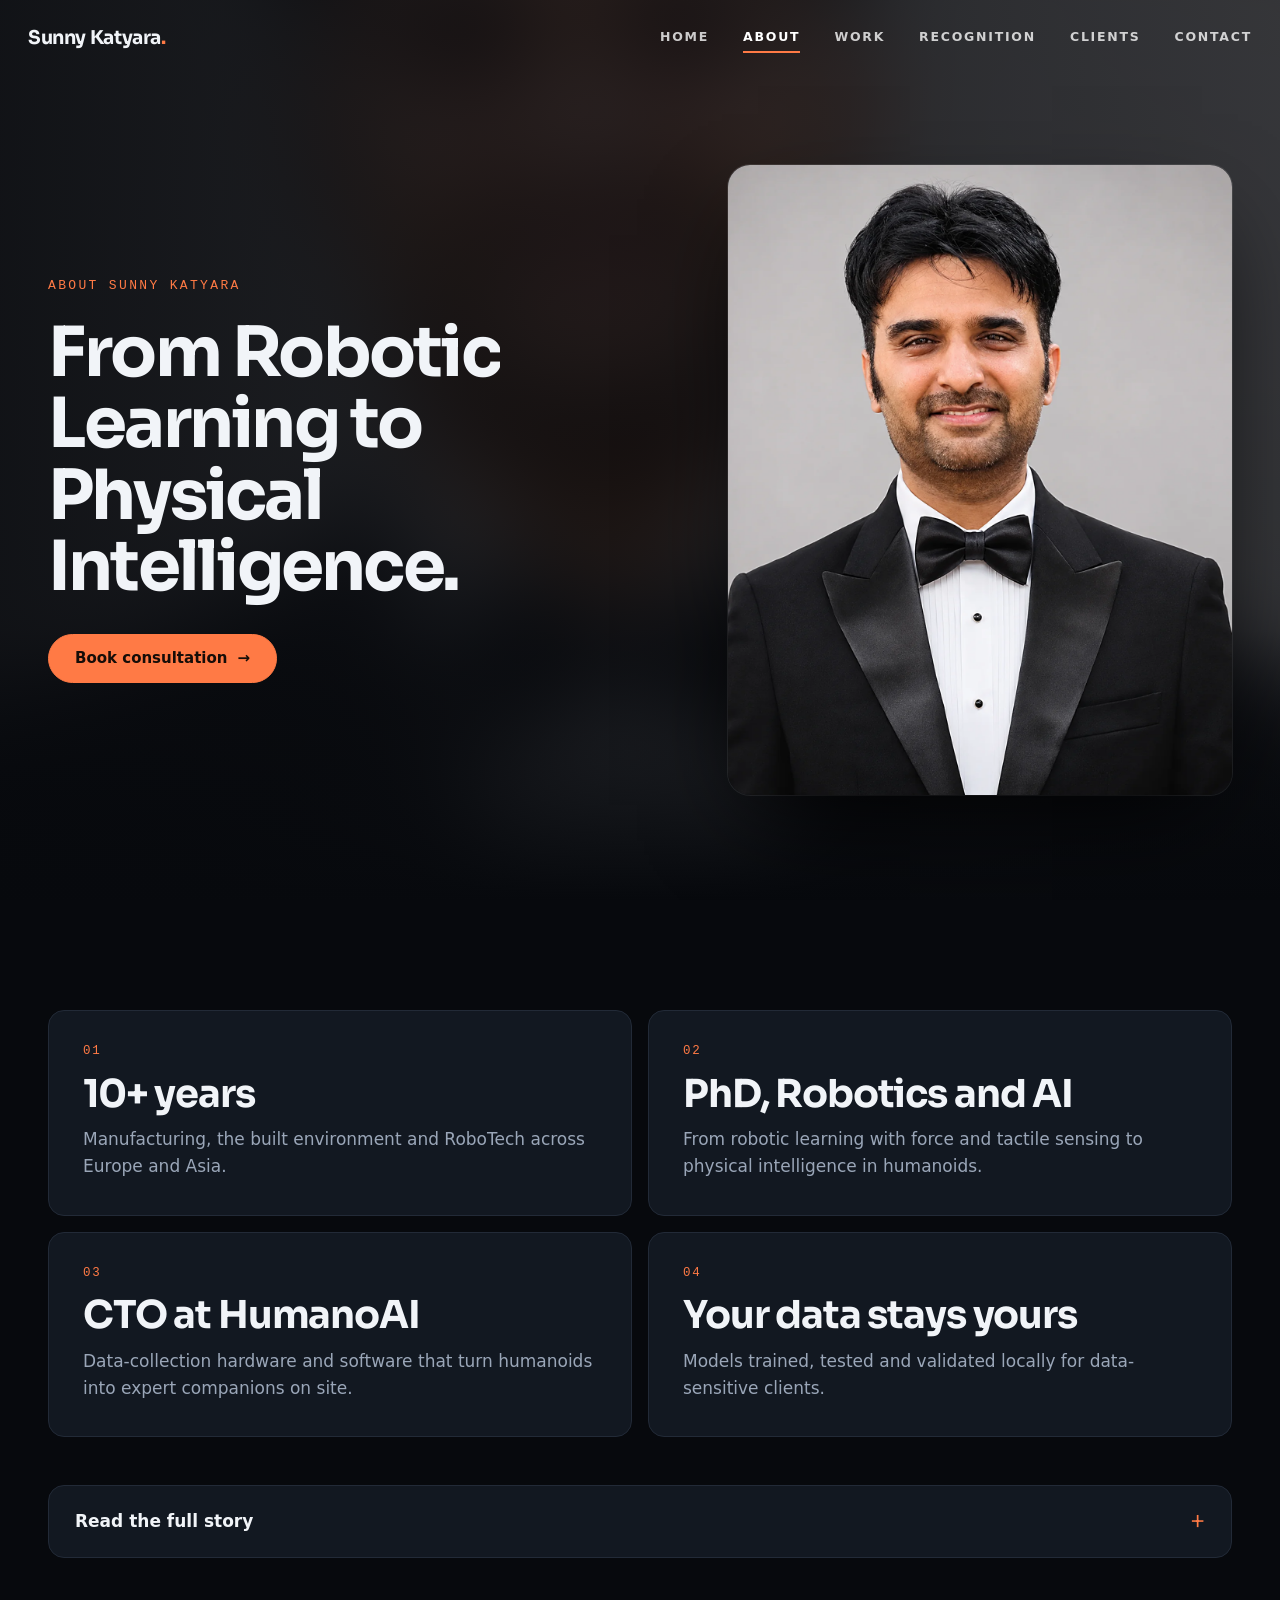
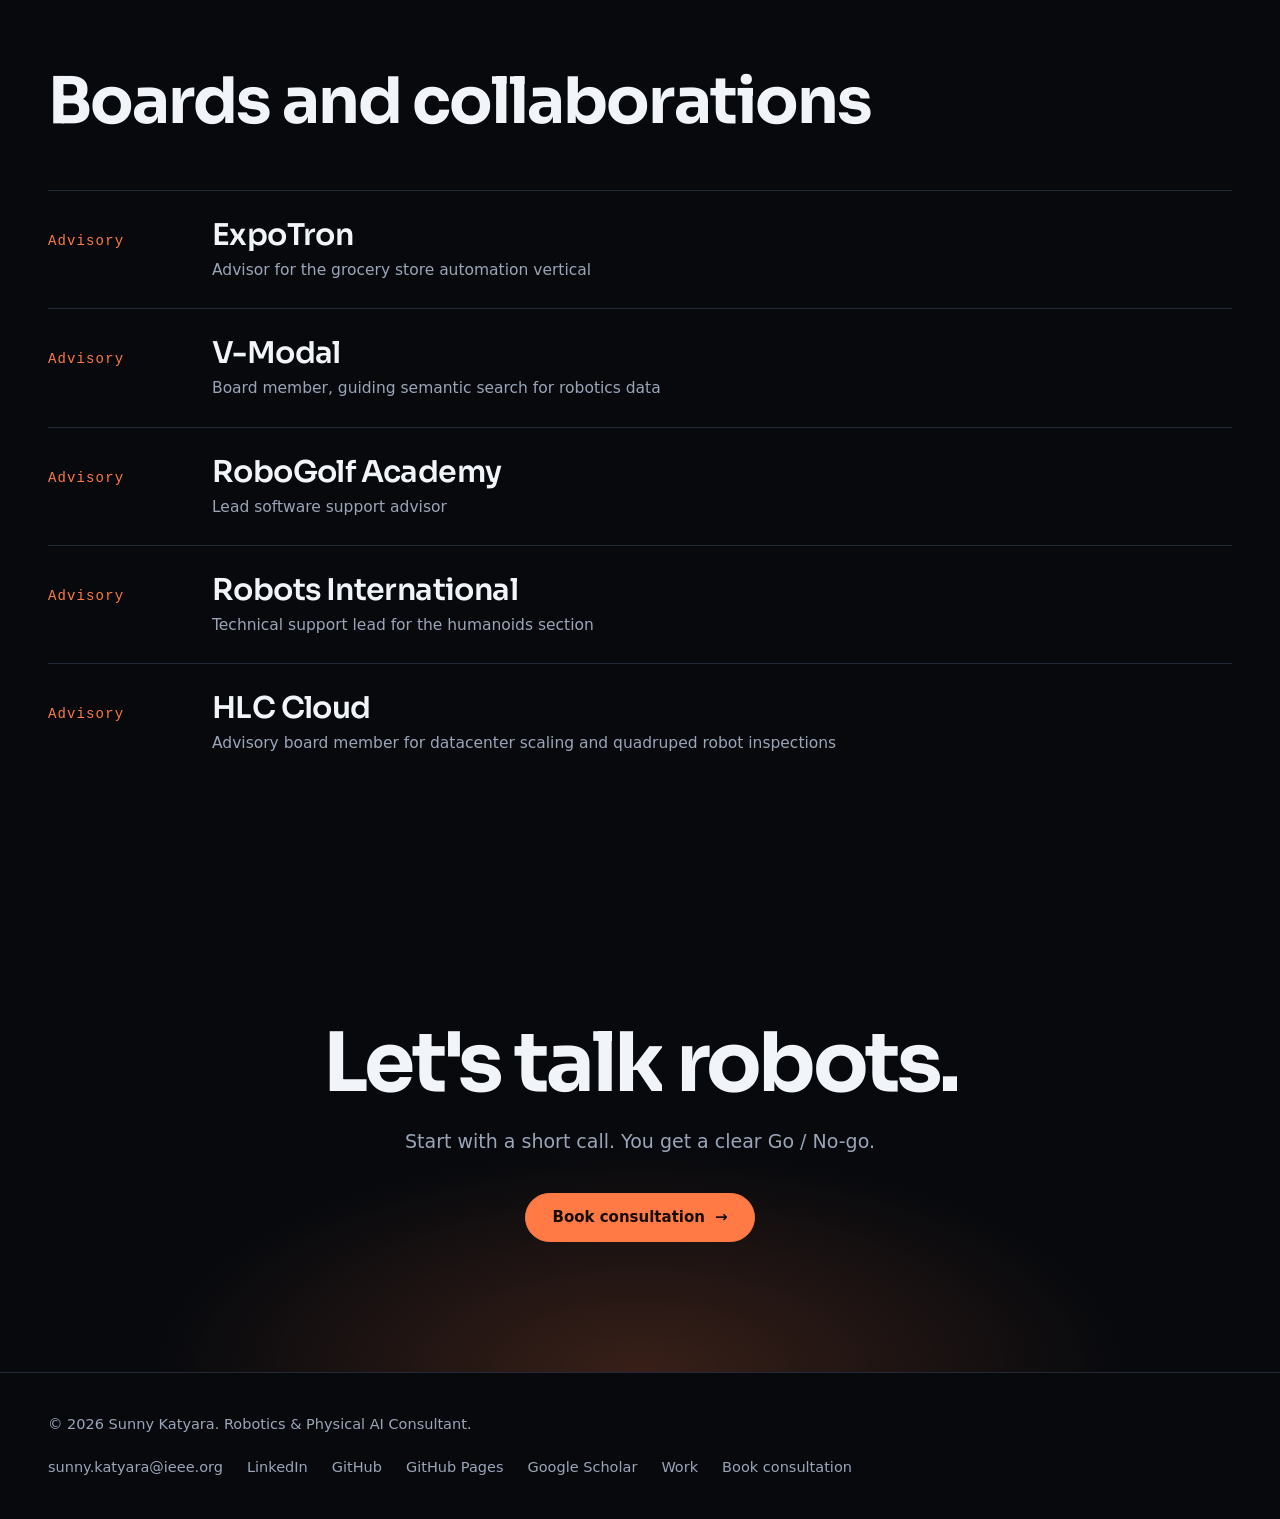
==== about/index.html @ fe6df0b3 "Publish website Co-Authored-By: Claude Fable 5.2 <noreply@anthropic.com>" ====
<!doctype html>
<html lang="en">
<head>
<meta charset="utf-8">
<meta name="viewport" content="width=device-width, initial-scale=1">
<title>About Sunny Katyara | PhD in Robotics and AI, CTO at HumanoAI</title>
<meta name="description" content="Sunny Katyara is a robotics and Physical AI consultant with a PhD in Robotics and AI, 10+ years across Europe and Asia, and CTO at HumanoAI.">
<meta name="author" content="Sunny Katyara">
<link rel="canonical" href="https://physicalaiexpert.com/about/">
<meta name="robots" content="index, follow, max-image-preview:large, max-video-preview:-1">

<meta property="og:type" content="profile">
<meta property="og:site_name" content="Sunny Katyara">
<meta property="og:title" content="About Sunny Katyara | PhD in Robotics and AI, CTO at HumanoAI">
<meta property="og:description" content="Sunny Katyara is a robotics and Physical AI consultant with a PhD in Robotics and AI, 10+ years across Europe and Asia, and CTO at HumanoAI.">
<meta property="og:url" content="https://physicalaiexpert.com/about/">
<meta property="og:image" content="https://physicalaiexpert.com/og-image.png">
<meta property="og:image:width" content="1200">
<meta property="og:image:height" content="630">
<meta name="twitter:card" content="summary_large_image">
<meta name="twitter:title" content="About Sunny Katyara | PhD in Robotics and AI, CTO at HumanoAI">
<meta name="twitter:description" content="Sunny Katyara is a robotics and Physical AI consultant with a PhD in Robotics and AI, 10+ years across Europe and Asia, and CTO at HumanoAI.">
<meta name="twitter:image" content="https://physicalaiexpert.com/og-image.png">
<meta name="theme-color" content="#07090d">
<link rel="icon" href="/favicon.svg" type="image/svg+xml">
<link rel="preload" href="/assets/fonts/sora.woff2" as="font" type="font/woff2" crossorigin>
<link rel="stylesheet" href="/assets/style.css?v=d2e2b567">
<script>document.documentElement.classList.add("js")</script>
<script type="application/ld+json">{"@context": "https://schema.org", "@type": "AboutPage", "url": "https://physicalaiexpert.com/about/", "mainEntity": {"@type": "Person", "@id": "https://physicalaiexpert.com/#person", "name": "Sunny Katyara", "url": "https://physicalaiexpert.com/", "jobTitle": "CTO at HumanoAI", "honorificSuffix": "PhD", "description": "Sunny Katyara, PhD: robotics and Physical AI consultant, CTO at HumanoAI. Industrial robot cells, humanoid robot training, ROS 2, PLC safety systems, edge data-capture devices and digital twins for clients across Europe and Asia.", "worksFor": {"@type": "Organization", "name": "HumanoAI"}, "knowsAbout": ["robotics consultant", "Physical AI consultant", "humanoid robot training", "ROS 2 integration", "KUKA robot cell commissioning", "industrial robot safety PLC", "digital twin Isaac Sim", "sim2real policy training", "mobile manipulation", "collaborative robots", "embodied AI", "robot data collection", "Unitree G1", "Agibot G2", "EngineAI T800", "MoveIt 2", "Siemens TIA Portal"], "award": ["Early Career Editorial Board Member, Biomimetic Intelligence and Robotics (2024 to 2026) (2024)", "Best Speaker Award (2024)", "Best Chapter Award, 5th International Workshop on Functional Reverse Engineering of Machine Tools (WRE 2023) (2023)", "Best Innovation Award, Entrepreneurship Innovation Challenge, MU, Ireland (2023)", "Best Research Award, HFR 2020 (2020)", "Best Dissertation Award, WUST, Poland (2018)"], "sameAs": ["https://www.linkedin.com/in/sunny-katyara-344362109", "https://github.com/KatyaraSunny93", "https://sunnykatyara1.github.io/KatyaraSunny/", "https://scholar.google.com/citations?user=4pq2lzAAAAAJ&hl=en"], "image": "https://physicalaiexpert.com/media/profile.webp"}}</script><script type="application/ld+json">{"@context": "https://schema.org", "@type": "BreadcrumbList", "itemListElement": [{"@type": "ListItem", "position": 1, "name": "Home", "item": "https://physicalaiexpert.com/"}, {"@type": "ListItem", "position": 2, "name": "About", "item": "https://physicalaiexpert.com/about/"}]}</script>
</head>
<body>
<a class="skip" href="#main">Skip to content</a>
<header class="site-header">
  <div class="wrap">
    <a class="brand" href="/" aria-label="Sunny Katyara, home">Sunny Katyara<i>.</i></a>
    <button class="nav-toggle" aria-label="Menu" aria-expanded="false" aria-controls="nav">&#9776;</button>
    <nav class="nav" id="nav" aria-label="Main"><a href="/">Home</a><a href="/about/" aria-current="page">About</a><a href="/work/">Work</a><a href="/recognition/">Recognition</a><a href="/clients/">Clients</a><a href="/contact/">Contact</a></nav>
  </div>
</header>
<main id="main">

<section class="phero">
  <div class="bg blur"><img src="/media/portrait.webp" alt="" fetchpriority="high"></div>
  <div class="wrap phero-grid">
    <div><h1>About Sunny Katyara</h1><p class="punch" data-split>From Robotic Learning to Physical Intelligence.</p>
    <div class="cta-row" style="justify-content:flex-start"><a class="btn" href="/contact/">Book consultation <span class="arr">&rarr;</span></a></div></div>
    <div class="phero-media reveal"><img src="/media/portrait.webp" width="1400" height="1620" alt="Portrait of Sunny Katyara"></div>
  </div>
</section>
<section><div class="wrap"><div class="blocks"><div class="block reveal"><span class="k">01</span><h3>10+ years</h3><p>Manufacturing, the built environment and RoboTech across Europe and Asia.</p></div><div class="block reveal"><span class="k">02</span><h3>PhD, Robotics and AI</h3><p>From robotic learning with force and tactile sensing to physical intelligence in humanoids.</p></div><div class="block reveal"><span class="k">03</span><h3>CTO at HumanoAI</h3><p>Data-collection hardware and software that turn humanoids into expert companions on site.</p></div><div class="block reveal"><span class="k">04</span><h3>Your data stays yours</h3><p>Models trained, tested and validated locally for data-sensitive clients.</p></div></div>
<details class="story reveal"><summary>Read the full story</summary><div class="prose"><p>My path runs from robotic learning to physical intelligence. I hold a PhD in Robotics and AI and have spent more than ten years in manufacturing, the built environment and the RoboTech industry across Europe and Asia.</p><p>It started with the foundations of how robots learn to move and to touch: kinematic planning and dynamic force regulation with force/torque and tactile sensors. Today it is advanced humanoids doing human-inspired manipulation and locomotion in changing environments. I have worked with robots of every kind along the way.</p><p>Many of my clients run high-value, data-sensitive projects. I make sure their data and privacy stay intact, on their own premises, while we train, test and validate state-of-the-art models and agents.</p><p>My work also covers safety-rated systems with real-time response: PLCs, IoT sensors and real-time monitoring for industrial cells.</p><p>As CTO at HumanoAI I lead the technical development of our data-collection hardware and software for training task models, turning general-purpose humanoids into expert companions on site without long hours of teaching by hand. A continual learning and adaptation layer lets the humanoid deepen its understanding of the task while it works alongside skilled workers. It is phased in gradually, so people are not replaced overnight: the robot takes on more only once it has built full knowledge of the task, the site and its surroundings. That is what physical intelligence means to me: a robot that understands the work, the place and the people around it.</p><p>I also sit on the advisory boards of technology firms and startups, helping them ground their plans in what robotics can and cannot do today.</p></div></details></div></section>
<section style="padding-top:0"><div class="wrap">
  <div class="section-head"><h2 data-split>Boards and collaborations</h2></div>
  <ul class="rows-big"><li class="reveal"><span class="k">Advisory</span><span class="v">ExpoTron<small>Advisor for the grocery store automation vertical</small></span></li><li class="reveal"><span class="k">Advisory</span><span class="v">V-Modal<small>Board member, guiding semantic search for robotics data</small></span></li><li class="reveal"><span class="k">Advisory</span><span class="v">RoboGolf Academy<small>Lead software support advisor</small></span></li><li class="reveal"><span class="k">Advisory</span><span class="v">Robots International<small>Technical support lead for the humanoids section</small></span></li><li class="reveal"><span class="k">Advisory</span><span class="v">HLC Cloud<small>Advisory board member for datacenter scaling and quadruped robot inspections</small></span></li></ul>
</div></section>
<section class="cta"><div class="wrap"><h2 data-split>Let&#x27;s talk robots.</h2><p class="reveal">Start with a short call. You get a clear Go / No-go.</p><a class="btn reveal" href="/contact/">Book consultation <span class="arr">&rarr;</span></a></div></section>

</main>
<footer class="site-footer">
  <div class="wrap">
    <div>&copy; 2026 Sunny Katyara. Robotics &amp; Physical AI Consultant.</div>
    <nav aria-label="Footer"><a href="mailto:sunny.katyara@ieee.org">sunny.katyara@ieee.org</a><a href="https://www.linkedin.com/in/sunny-katyara-344362109" rel="me noopener">LinkedIn</a><a href="https://github.com/KatyaraSunny93" rel="me noopener">GitHub</a><a href="https://sunnykatyara1.github.io/KatyaraSunny/" rel="me noopener">GitHub Pages</a><a href="https://scholar.google.com/citations?user=4pq2lzAAAAAJ&amp;hl=en" rel="me noopener">Google Scholar</a><a href="/work/">Work</a><a href="/contact/">Book consultation</a></nav>
  </div>
</footer>
<script src="/assets/main.js?v=c39cebc8" defer></script>
</body>
</html>
---- assets/style.css ----
@font-face { font-family: "Sora"; src: url("/assets/fonts/sora.woff2") format("woff2"); font-weight: 300 800; font-display: swap; }

:root {
  --bg: #07090d;
  --bg-2: #0d1117;
  --panel: #121821;
  --line: #222a37;
  --text: #f1f4f8;
  --muted: #9aa6b8;
  --accent: #ff7a45;
  --accent-2: #ffb38f;
  --radius: 16px;
  --wrap: 1240px;
  --display: "Sora", ui-sans-serif, system-ui, -apple-system, "Segoe UI", Roboto, sans-serif;
  --sans: ui-sans-serif, system-ui, -apple-system, "Segoe UI", Roboto, "Helvetica Neue", Arial, sans-serif;
  --mono: ui-monospace, "SF Mono", "JetBrains Mono", Menlo, Consolas, monospace;
}
@view-transition { navigation: auto; }

*, *::before, *::after { box-sizing: border-box; }
html { scroll-behavior: smooth; -webkit-text-size-adjust: 100%; }
body { margin: 0; background: var(--bg); color: var(--text); font: 400 17px/1.6 var(--sans); -webkit-font-smoothing: antialiased; overflow-x: hidden; }
img, video, svg { max-width: 100%; display: block; }
a { color: inherit; }
h1, h2, h3 { font-family: var(--display); line-height: 1.06; letter-spacing: -0.03em; margin: 0; text-wrap: balance; font-weight: 700; }
p { margin: 0 0 1em; }
ul { margin: 0; padding: 0; list-style: none; }
:focus-visible { outline: 2px solid var(--accent); outline-offset: 3px; border-radius: 4px; }
.wrap { width: 100%; max-width: var(--wrap); margin: 0 auto; padding: 0 28px; }
.skip { position: absolute; left: -999px; top: 8px; background: var(--accent); color: #111; padding: 8px 14px; border-radius: 8px; z-index: 100; }
.skip:focus { left: 8px; }
.eyebrow { font: 500 12.5px/1 var(--mono); letter-spacing: 0.18em; text-transform: uppercase; color: var(--accent); display: block; margin-bottom: 22px; }

/* ---------- header */
.site-header { position: fixed; inset: 0 0 auto 0; z-index: 50; transition: background .3s, border-color .3s; border-bottom: 1px solid transparent; }
.site-header.scrolled, .site-header.open { background: rgba(7, 9, 13, 0.82); backdrop-filter: blur(16px); -webkit-backdrop-filter: blur(16px); border-bottom-color: rgba(255, 255, 255, 0.07); }
.site-header .wrap { display: flex; align-items: center; justify-content: space-between; height: 76px; max-width: 1400px; }
.brand { text-decoration: none; font: 700 19px/1 var(--display); letter-spacing: -0.02em; }
.brand i { color: var(--accent); font-style: normal; }
.nav { display: flex; align-items: center; gap: 34px; }
.nav a { text-decoration: none; font: 600 12.5px/1 var(--sans); letter-spacing: 0.14em; text-transform: uppercase; color: rgba(255, 255, 255, 0.78); padding: 8px 0; border-bottom: 2px solid transparent; transition: color .15s, border-color .15s; }
.nav a:hover, .nav a[aria-current="page"] { color: #fff; border-bottom-color: var(--accent); }
.nav-toggle { display: none; background: none; border: 0; color: #fff; width: 44px; height: 44px; font-size: 22px; cursor: pointer; }

/* ---------- buttons */
.btn { display: inline-flex; align-items: center; gap: 10px; text-decoration: none; cursor: pointer; background: var(--accent); color: #160d08; font: 650 15px/1 var(--sans); padding: 16px 26px; border-radius: 999px; border: 1px solid var(--accent); transition: transform .2s, background .2s, box-shadow .2s; }
.btn:hover { background: var(--accent-2); border-color: var(--accent-2); transform: translateY(-2px); box-shadow: 0 12px 34px -10px rgba(255, 122, 69, 0.6); }
.btn.ghost { background: rgba(255, 255, 255, 0.06); color: #fff; border-color: rgba(255, 255, 255, 0.3); backdrop-filter: blur(6px); }
.btn.ghost:hover { background: rgba(255, 255, 255, 0.14); box-shadow: none; }
.btn .arr { transition: transform .2s; }
.btn:hover .arr { transform: translateX(4px); }
.cta-row { display: flex; flex-wrap: wrap; gap: 14px; justify-content: center; }

/* ---------- full-bleed backgrounds */
.bg { position: absolute; inset: 0; overflow: hidden; z-index: 0; }
.bg img, .bg video { width: 100%; height: 100%; object-fit: cover; }
.bg.zoom img { animation: kenburns 26s ease-in-out infinite alternate; }
.bg.blur img { filter: blur(38px) saturate(1.1); transform: scale(1.25); opacity: 0.55; }
.bg::after { content: ""; position: absolute; inset: 0; background: linear-gradient(180deg, rgba(7, 9, 13, 0.72) 0%, rgba(7, 9, 13, 0.5) 45%, var(--bg) 100%); }
@keyframes kenburns { from { transform: scale(1.02); } to { transform: scale(1.14) translate(-1.5%, -1%); } }

/* ---------- home hero */
.hero { position: relative; min-height: 100vh; min-height: min(100svh, 1200px); display: grid; place-items: center; text-align: center; padding: 120px 0 110px; overflow: hidden; }
.hero .bg::after { background: radial-gradient(ellipse 62% 58% at 50% 48%, rgba(7, 9, 13, 0.80) 0%, rgba(7, 9, 13, 0.52) 60%, rgba(7, 9, 13, 0.42) 100%), linear-gradient(180deg, rgba(7, 9, 13, 0.55) 0%, transparent 22%, transparent 70%, var(--bg) 100%); }
.hero .wrap { position: relative; z-index: 2; }
.avatar { width: 152px; height: 152px; border-radius: 50%; margin: 0 auto 30px; padding: 4px; background: #fff; position: relative; animation: pop .9s cubic-bezier(.2, .9, .3, 1.2) both; }
.avatar img { width: 100%; height: 100%; border-radius: 50%; object-fit: cover; }
.avatar::before { content: ""; position: absolute; inset: -10px; border-radius: 50%; border: 1px solid rgba(255, 122, 69, 0.7); animation: ring 3s ease-out infinite; }
@keyframes ring { from { transform: scale(0.94); opacity: 0.9; } to { transform: scale(1.3); opacity: 0; } }
@keyframes pop { from { transform: scale(0.6); opacity: 0; } to { transform: scale(1); opacity: 1; } }
.hero h1 { font-size: clamp(40px, 6.6vw, 92px); font-weight: 700; text-shadow: 0 4px 40px rgba(0, 0, 0, 0.5); }
.hero h1 small { display: block; font: 500 0.36em/1.2 var(--display); letter-spacing: 0; color: rgba(255, 255, 255, 0.85); margin-bottom: 0.3em; }
.typed { font: 600 clamp(15px, 2vw, 22px)/1.3 var(--sans); letter-spacing: 0.2em; text-transform: uppercase; margin: 22px 0 8px; min-height: 1.4em; color: #fff; }
.typed span { color: var(--accent-2); }
.typed::after { content: ""; display: inline-block; width: 2px; height: 1.05em; background: var(--accent); margin-left: 6px; vertical-align: -0.15em; animation: blink 1s steps(1) infinite; }
@keyframes blink { 50% { opacity: 0; } }
.hero .role { color: rgba(255, 255, 255, 0.72); font-size: 15.5px; margin-bottom: 34px; }
.scroll-cue { position: absolute; left: 50%; bottom: 30px; z-index: 2; width: 26px; height: 42px; margin-left: -13px; border: 2px solid rgba(255, 255, 255, 0.55); border-radius: 14px; }
.scroll-cue::after { content: ""; position: absolute; left: 50%; top: 8px; width: 4px; height: 8px; margin-left: -2px; background: #fff; border-radius: 2px; animation: cue 1.8s ease-in-out infinite; }
@keyframes cue { 0% { transform: translateY(0); opacity: 1; } 80%, 100% { transform: translateY(14px); opacity: 0; } }

/* ---------- marquee */
.marquee { overflow: hidden; padding: 26px 0; border-block: 1px solid var(--line); background: var(--bg-2); -webkit-mask-image: linear-gradient(90deg, transparent, #000 8%, #000 92%, transparent); mask-image: linear-gradient(90deg, transparent, #000 8%, #000 92%, transparent); }
.marquee .track { display: flex; width: max-content; animation: slide 60s linear infinite; }
.marquee.rev .track { animation-direction: reverse; animation-duration: 75s; }
.marquee:hover .track { animation-play-state: paused; }
.marquee span { font: 700 clamp(26px, 3.6vw, 48px)/1 var(--display); letter-spacing: -0.02em; white-space: nowrap; padding: 0 28px; color: transparent; -webkit-text-stroke: 1px rgba(255, 255, 255, 0.5); }
.marquee span:nth-child(3n+1) { color: var(--text); -webkit-text-stroke: 0; }
.marquee span::after { content: "/"; color: var(--accent); -webkit-text-stroke: 0; margin-left: 56px; font-weight: 300; }
.marquee.small span { font-size: clamp(18px, 2vw, 26px); }
@keyframes slide { to { transform: translateX(-50%); } }

/* ---------- sections */
section { position: relative; padding: 110px 0; }
.section-head { margin-bottom: 54px; display: flex; justify-content: space-between; align-items: flex-end; gap: 24px; flex-wrap: wrap; }
.section-head h2 { font-size: clamp(34px, 5vw, 64px); max-width: 14em; }
.link { color: var(--accent); text-decoration: none; font-weight: 600; white-space: nowrap; }
.link:hover { color: var(--accent-2); }

/* ---------- stats / facts */
.stats { display: grid; grid-template-columns: repeat(4, 1fr); gap: 0; }
.stats.three { grid-template-columns: repeat(3, 1fr); }
.stat { padding: 8px 28px; border-left: 1px solid var(--line); }
.stat:first-child { border-left: 0; padding-left: 0; }
.stat b { display: block; font: 700 clamp(44px, 6vw, 88px)/1 var(--display); letter-spacing: -0.045em; background: linear-gradient(180deg, #fff 30%, var(--accent-2)); -webkit-background-clip: text; background-clip: text; color: transparent; }
.stat span { color: var(--muted); font-size: 15px; line-height: 1.4; display: block; margin-top: 12px; max-width: 16em; }

/* ---------- work tiles */
.tiles { display: grid; grid-template-columns: repeat(4, 1fr); gap: 16px; }
.tile { position: relative; aspect-ratio: 3 / 4; border-radius: var(--radius); overflow: hidden; text-decoration: none; background: #0c1016; display: block; isolation: isolate; }
.tile img, .tile .schematic { position: absolute; inset: 0; width: 100%; height: 100%; object-fit: cover; transition: transform .9s cubic-bezier(.2, .7, .2, 1), filter .5s; filter: saturate(0.85) contrast(1.05); z-index: -2; }
.tile::after { content: ""; position: absolute; inset: 0; z-index: -1; background: linear-gradient(180deg, rgba(7, 9, 13, 0.1) 30%, rgba(7, 9, 13, 0.92) 100%); }
.tile:hover img, .tile:hover .schematic { transform: scale(1.09); filter: saturate(1.05) contrast(1.05); }
.tile-num { position: absolute; top: 18px; left: 20px; font: 500 12.5px/1 var(--mono); letter-spacing: 0.14em; color: rgba(255, 255, 255, 0.8); }
.tile-txt { position: absolute; left: 22px; right: 22px; bottom: 20px; }
.tile h3 { font-size: clamp(20px, 1.9vw, 26px); }
.tile p { margin: 8px 0 0; color: rgba(255, 255, 255, 0.78); font-size: 14.5px; line-height: 1.4; max-height: 0; opacity: 0; overflow: hidden; transition: max-height .45s, opacity .45s; }
.tile:hover p, .tile:focus-visible p { max-height: 5em; opacity: 1; }
.tile .go { position: absolute; top: 14px; right: 14px; width: 38px; height: 38px; border-radius: 50%; display: grid; place-items: center; background: rgba(255, 255, 255, 0.12); backdrop-filter: blur(6px); transition: background .3s, transform .3s; }
.tile:hover .go { background: var(--accent); color: #160d08; transform: rotate(-45deg); }
.tile.ask { background: var(--accent); color: #160d08; display: flex; flex-direction: column; justify-content: flex-end; padding: 24px; }
.tile.ask::after { display: none; }
.tile.ask h3 { font-size: clamp(24px, 2.3vw, 32px); }
.tile.ask span { font-weight: 650; margin-top: 14px; }
.schematic { color: var(--accent); background: radial-gradient(70% 55% at 50% 40%, rgba(255, 122, 69, 0.2), transparent 70%), linear-gradient(rgba(255, 255, 255, 0.05) 1px, transparent 1px) 0 0 / 30px 30px, linear-gradient(90deg, rgba(255, 255, 255, 0.05) 1px, transparent 1px) 0 0 / 30px 30px, #0c1016; padding: 18% 16% 30%; }
.schematic svg { width: 100%; height: 100%; }
.schematic .draw { stroke-dasharray: 600; stroke-dashoffset: 600; animation: draw 5s ease-in-out infinite alternate; }
@keyframes draw { to { stroke-dashoffset: 0; } }

/* ---------- statement */
.statement { min-height: min(86vh, 900px); display: grid; align-items: center; overflow: hidden; }
.statement .bg::after { background: linear-gradient(180deg, var(--bg) 0%, rgba(7, 9, 13, 0.62) 30%, rgba(7, 9, 13, 0.62) 70%, var(--bg) 100%); }
.statement .wrap { position: relative; z-index: 2; }
.statement p.big { font: 700 clamp(36px, 6.4vw, 96px)/1.04 var(--display); letter-spacing: -0.04em; max-width: 13em; margin: 0 0 36px; }

/* word-by-word reveal */
.w { display: inline-block; overflow: hidden; vertical-align: bottom; padding-bottom: 0.12em; margin-bottom: -0.12em; }
.w > span { display: inline-block; transform: translateY(110%); transition: transform .8s cubic-bezier(.2, .8, .2, 1); }
.in .w > span { transform: none; }

/* ---------- inner page hero */
.page-hero { position: relative; min-height: min(68vh, 760px); display: flex; align-items: flex-end; padding: 170px 0 70px; overflow: hidden; }
.page-hero .wrap { position: relative; z-index: 2; }
.page-hero h1 { font-size: clamp(44px, 8vw, 120px); letter-spacing: -0.045em; }
.page-hero .sub { font-size: clamp(18px, 2vw, 24px); color: rgba(255, 255, 255, 0.82); max-width: 30em; margin: 24px 0 0; }
.page-hero.plain { background: radial-gradient(900px 420px at 80% 0%, rgba(255, 122, 69, 0.18), transparent 65%), var(--bg); min-height: 0; }

/* ---------- project hero */
.phero { position: relative; min-height: 100vh; min-height: min(100svh, 1100px); display: grid; align-items: center; padding: 120px 0 60px; overflow: hidden; }
.phero .bg::after { background: linear-gradient(90deg, rgba(7, 9, 13, 0.9) 0%, rgba(7, 9, 13, 0.55) 100%), linear-gradient(180deg, transparent 70%, var(--bg) 100%); }
.phero-grid { position: relative; z-index: 2; display: grid; grid-template-columns: 1.1fr 0.9fr; gap: 64px; align-items: center; }
.crumbs { font: 500 12.5px/1.4 var(--mono); letter-spacing: 0.06em; color: var(--muted); margin-bottom: 30px; }
.crumbs a { color: var(--muted); text-decoration: none; }
.crumbs a:hover { color: #fff; }
.phero h1 { font: 500 13px/1.4 var(--mono); letter-spacing: 0.18em; text-transform: uppercase; color: var(--accent); margin-bottom: 22px; }
.punch { font: 700 clamp(38px, 5.4vw, 82px)/1.03 var(--display); letter-spacing: -0.04em; margin: 0 0 32px; }
.phero-media { border-radius: 22px; overflow: hidden; box-shadow: 0 40px 100px -30px rgba(0, 0, 0, 0.9), 0 0 0 1px rgba(255, 255, 255, 0.1); max-height: 78vh; aspect-ratio: 4 / 5; justify-self: end; width: 100%; max-width: 520px; position: relative; background: #0c1016; }
.phero-media img, .phero-media video { width: 100%; height: 100%; object-fit: cover; }
.phero-media.wide { aspect-ratio: 4 / 3; max-width: 640px; }
.phero-media.wide.cine { aspect-ratio: 16 / 9; }
.phero-media .schematic { position: absolute; inset: 0; }

/* ---------- chips */
.chips { display: flex; flex-wrap: wrap; gap: 8px; }
.chips li { font: 500 12.5px/1 var(--mono); padding: 9px 12px; border: 1px solid rgba(255, 255, 255, 0.16); border-radius: 999px; color: #d5dbe5; background: rgba(255, 255, 255, 0.04); }

/* ---------- gallery */
.gallery { columns: 3 320px; column-gap: 16px; }
.gallery figure { margin: 0 0 16px; border-radius: var(--radius); overflow: hidden; break-inside: avoid; background: #0c1016; }
.gallery img, .gallery video { width: 100%; height: auto; transition: transform .9s cubic-bezier(.2, .7, .2, 1); }
.gallery figure:hover img, .gallery figure:hover video { transform: scale(1.04); }

/* ---------- lists and cards */
.ticks { display: grid; grid-template-columns: repeat(2, 1fr); gap: 0 48px; }
.ticks li { padding: 20px 0 20px 34px; position: relative; border-top: 1px solid var(--line); font-size: 18px; }
.ticks li::before { content: ""; position: absolute; left: 0; top: 32px; width: 16px; height: 2px; background: var(--accent); }
details.story { margin-top: 48px; border: 1px solid var(--line); border-radius: var(--radius); background: var(--panel); }
details.story summary { cursor: pointer; padding: 22px 26px; font-weight: 650; list-style: none; display: flex; justify-content: space-between; align-items: center; }
details.story summary::-webkit-details-marker { display: none; }
details.story summary::after { content: "+"; font: 300 26px/1 var(--display); color: var(--accent); transition: transform .3s; }
details.story[open] summary::after { transform: rotate(45deg); }
details.story .prose { padding: 0 26px 14px; max-width: 46em; color: #cfd6e1; }

.blocks { display: grid; grid-template-columns: repeat(2, 1fr); gap: 16px; }
.block { background: var(--panel); border: 1px solid var(--line); border-radius: var(--radius); padding: 34px; transition: border-color .3s, transform .3s; }
.block:hover { border-color: var(--accent); transform: translateY(-4px); }
.block h3 { font-size: clamp(26px, 3vw, 40px); margin-bottom: 12px; }
.block p { color: var(--muted); margin: 0; font-size: 17px; }
.block .k { font: 500 12.5px/1 var(--mono); letter-spacing: 0.14em; color: var(--accent); display: block; margin-bottom: 16px; text-transform: uppercase; }

.rows-big li { display: grid; grid-template-columns: 140px 1fr; gap: 24px; align-items: baseline; padding: 26px 0; border-top: 1px solid var(--line); transition: padding .3s; }
.rows-big li:hover { padding-left: 14px; }
.rows-big .k { font: 500 14px/1 var(--mono); color: var(--accent); letter-spacing: 0.08em; }
.rows-big .v { font: 600 clamp(20px, 2.4vw, 30px)/1.2 var(--display); letter-spacing: -0.02em; }
.rows-big .v small { display: block; font: 400 15.5px/1.5 var(--sans); letter-spacing: 0; color: var(--muted); margin-top: 6px; }

.slider { --gap: 16px; --per: 3; }
.slides { display: flex; gap: var(--gap); overflow-x: auto; scroll-snap-type: x mandatory; scrollbar-width: none; padding: 6px 0; outline-offset: 6px; }
.slides::-webkit-scrollbar { display: none; }
.slides .client { flex: 0 0 calc((100% - (var(--per) - 1) * var(--gap)) / var(--per)); scroll-snap-align: start; min-height: 230px; }
.slider-nav { display: flex; align-items: center; justify-content: center; gap: 22px; margin-top: 30px; }
.slider-nav button { width: 48px; height: 48px; border-radius: 50%; border: 1px solid rgba(255, 255, 255, 0.3); background: rgba(255, 255, 255, 0.06); color: #fff; font-size: 18px; cursor: pointer; transition: background .2s, border-color .2s, color .2s; }
.slider-nav button:hover { background: var(--accent); border-color: var(--accent); color: #160d08; }
.shots { display: grid; grid-template-columns: repeat(3, 1fr); gap: 16px; margin-top: 44px; }
.shot { display: flex; flex-direction: column; text-decoration: none; background: var(--panel); border: 1px solid var(--line); border-radius: var(--radius); overflow: hidden; transition: border-color .3s, transform .3s; }
.shot:hover { border-color: var(--accent); transform: translateY(-4px); }
.shot img { width: 100%; height: 340px; object-fit: contain; background: #fff; padding: 14px; }
.shot span { padding: 16px 20px; color: #cfd6e1; font-size: 15px; line-height: 1.4; }
.courses { display: grid; grid-template-columns: repeat(3, 1fr); gap: 16px; }
.course { background: var(--panel); border: 1px solid var(--line); border-radius: var(--radius); overflow: hidden; transition: border-color .3s, transform .3s; }
.course:hover { border-color: var(--accent); transform: translateY(-4px); }
.course img { width: 100%; height: auto; aspect-ratio: 3 / 2; object-fit: cover; display: block; }
.course > div { padding: 24px 24px 28px; }
.course .k { font: 500 13px/1 var(--mono); color: var(--accent); letter-spacing: 0.08em; }
.course h3 { font-size: 22px; margin: 12px 0 8px; }
.course small { color: var(--muted); font-size: 15px; }
@media (max-width: 1000px) { .slider { --per: 2; } .shots, .courses { grid-template-columns: 1fr 1fr; } }
@media (max-width: 640px) { .slider { --per: 1; } .shots, .courses { grid-template-columns: 1fr; } .shot img { height: 280px; } }
.clients { display: grid; grid-template-columns: repeat(auto-fill, minmax(330px, 1fr)); gap: 16px; }
.client { background: var(--panel); border: 1px solid var(--line); border-radius: var(--radius); padding: 26px; margin: 0; display: flex; flex-direction: column; transition: border-color .3s, transform .3s; }
.client:hover { border-color: var(--accent); transform: translateY(-4px); }
.client p, .client blockquote { color: #cfd6e1; font-size: 16px; line-height: 1.55; margin: 0 0 22px; }
.client footer { display: flex; align-items: center; gap: 14px; font-size: 15px; margin-top: auto; }
.client .ini { width: 42px; height: 42px; border-radius: 50%; background: rgba(255, 122, 69, 0.15); color: var(--accent-2); display: grid; place-items: center; font: 600 13px/1 var(--mono); flex: none; }
.client footer b { display: block; }
.client footer span { color: var(--muted); }

.bookform h2 { font-size: clamp(30px, 4vw, 48px); margin: 0 0 10px; }
.bookform .form-lead { color: var(--muted); margin: 0 0 34px; }
.bookform fieldset { border: 0; padding: 0; margin: 0 0 38px; min-width: 0; }
.bookform legend { font: 500 12.5px/1 var(--mono); letter-spacing: 0.16em; text-transform: uppercase; color: var(--accent); padding: 0; margin-bottom: 18px; }
.bookform .plan { cursor: pointer; position: relative; transition: border-color .2s, box-shadow .2s; }
.bookform .plan input { position: absolute; opacity: 0; inset: 0; width: 100%; height: 100%; margin: 0; cursor: pointer; }
.bookform .plan ul { margin-bottom: 0; }
.bookform .plan .pick { position: absolute; top: 34px; right: 34px; width: 26px; height: 26px; border-radius: 50%; border: 2px solid rgba(255, 255, 255, 0.35); }
.bookform .plan:hover { border-color: rgba(255, 255, 255, 0.4); }
.bookform .plan:has(input:checked) { border-color: var(--accent); box-shadow: 0 0 0 1px var(--accent); }
.bookform .plan:has(input:checked) .pick { border-color: var(--accent); background: radial-gradient(circle, var(--accent) 45%, transparent 50%); }
.bookform .plan:has(input:focus-visible) { outline: 2px solid var(--accent); outline-offset: 3px; }
.fields { display: grid; grid-template-columns: 1fr 1fr; gap: 20px; }
.fields label { display: flex; flex-direction: column; gap: 9px; font-size: 15px; color: #cfd6e1; }
.fields label small { color: var(--muted); font-size: 13.5px; }
.fields .full { grid-column: 1 / -1; }
.fields input, .fields textarea { width: 100%; background: rgba(18, 24, 33, 0.78); border: 1px solid var(--line); border-radius: 12px; color: var(--text); font: 400 16px/1.5 var(--sans); padding: 14px 16px; transition: border-color .2s; }
.fields textarea { resize: vertical; min-height: 150px; }
.fields input::placeholder, .fields textarea::placeholder { color: #5f6b7d; }
.fields input:focus, .fields textarea:focus { outline: none; border-color: var(--accent); }
.bookform .hp { position: absolute; left: -9999px; width: 1px; height: 1px; opacity: 0; }
.bookform button[disabled] { opacity: .6; cursor: wait; transform: none; }
.form-status { margin: 20px 0 0; color: var(--muted); min-height: 1.6em; }
.form-status.err { color: #ff9c8a; }
.form-status a { color: #fff; }
.form-done { background: rgba(18, 24, 33, 0.78); border: 1px solid var(--accent); border-radius: 22px; padding: 48px 40px; }
.form-done h2 { margin: 0 0 12px; font-size: clamp(28px, 3.6vw, 44px); }
.form-done p { color: var(--muted); margin: 0; }
@media (max-width: 760px) { .fields { grid-template-columns: 1fr; } .bookform .plan .pick { top: 24px; right: 24px; } }
.plans { display: grid; grid-template-columns: repeat(2, 1fr); gap: 20px; }
.plan { background: rgba(18, 24, 33, 0.78); backdrop-filter: blur(14px); border: 1px solid var(--line); border-radius: 22px; padding: 40px; display: flex; flex-direction: column; }
.plan.featured { border-color: var(--accent); }
.plan .price { font: 500 12.5px/1 var(--mono); letter-spacing: 0.16em; text-transform: uppercase; color: var(--accent); }
.plan h3 { font-size: clamp(34px, 4vw, 54px); margin: 18px 0 6px; }
.plan .dur { color: var(--muted); margin-bottom: 26px; }
.plan ul { margin-bottom: 34px; }
.plan li { padding: 12px 0 12px 28px; position: relative; color: #cfd6e1; border-top: 1px solid var(--line); }
.plan li::before { content: ""; position: absolute; left: 2px; top: 24px; width: 12px; height: 2px; background: var(--accent); }
.plan .btn { margin-top: auto; align-self: flex-start; }
.contact-line { margin-top: 30px; color: var(--muted); }
.contact-line a { color: #fff; }

/* ---------- CTA band + pager + footer */
.cta { text-align: center; padding: 130px 0; background: radial-gradient(700px 320px at 50% 100%, rgba(255, 122, 69, 0.2), transparent 70%); }
.cta h2 { font-size: clamp(38px, 6.4vw, 92px); letter-spacing: -0.045em; margin-bottom: 18px; }
.cta p { color: var(--muted); font-size: 19px; margin-bottom: 36px; }
.pager { display: grid; grid-template-columns: 1fr 1fr; border-top: 1px solid var(--line); }
.pager a { text-decoration: none; padding: 46px 28px; color: var(--muted); font: 500 12.5px/1 var(--mono); letter-spacing: 0.14em; text-transform: uppercase; transition: background .3s; }
.pager a:hover { background: var(--bg-2); }
.pager a b { display: block; font: 700 clamp(22px, 3vw, 38px)/1.1 var(--display); letter-spacing: -0.03em; color: #fff; margin-top: 14px; text-transform: none; }
.pager a:hover b { color: var(--accent); }
.pager .next { text-align: right; border-left: 1px solid var(--line); grid-column: 2; }
.site-footer { border-top: 1px solid var(--line); padding: 40px 0; color: var(--muted); font-size: 14.5px; }
.site-footer .wrap { display: flex; justify-content: space-between; gap: 20px; flex-wrap: wrap; }
.site-footer nav { display: flex; gap: 24px; flex-wrap: wrap; }
.site-footer a { color: var(--muted); text-decoration: none; }
.site-footer a:hover { color: #fff; }

/* ---------- scroll reveal (only when JavaScript is running) */
.js .reveal { opacity: 0; transform: translateY(28px); transition: opacity .8s ease, transform .8s cubic-bezier(.2, .8, .2, 1); transition-delay: var(--d, 0s); }
.js .reveal.in { opacity: 1; transform: none; }

@media (max-width: 1000px) {
  .tiles { grid-template-columns: repeat(2, 1fr); }
  .phero-grid { grid-template-columns: 1fr; gap: 40px; }
  .phero-media { justify-self: start; max-height: none; }
  .phero { padding-top: 110px; }
}
@media (max-width: 820px) {
  body { font-size: 16px; }
  section { padding: 76px 0; }
  .wrap { padding: 0 20px; }
  .nav { display: none; position: absolute; top: 76px; left: 0; right: 0; flex-direction: column; align-items: flex-start; gap: 0; background: rgba(7, 9, 13, 0.97); padding: 6px 20px 26px; border-bottom: 1px solid var(--line); }
  .site-header.open .nav { display: flex; }
  .nav a { padding: 16px 0; font-size: 15px; width: 100%; border-bottom: 1px solid var(--line); }
  .nav-toggle { display: block; }
  .avatar { width: 124px; height: 124px; }
  .stats { grid-template-columns: repeat(2, 1fr); gap: 34px 0; }
  .stats.three { grid-template-columns: 1fr; }
  .stat { border-left: 0; padding-left: 0; }
  .tile p { max-height: 5em; opacity: 1; }
  .ticks, .blocks, .plans { grid-template-columns: 1fr; }
  .rows-big li { grid-template-columns: 1fr; gap: 8px; }
  .clients { grid-template-columns: 1fr; }
  .plan { padding: 28px; }
  .pager { grid-template-columns: 1fr; }
  .pager .next { grid-column: 1; border-left: 0; border-top: 1px solid var(--line); text-align: left; }
  .page-hero { min-height: 56vh; padding-top: 130px; }
}
@media (max-width: 520px) { .tiles { grid-template-columns: 1fr; } .tile { aspect-ratio: 4 / 3; } }
@media (prefers-reduced-motion: reduce) {
  html { scroll-behavior: auto; }
  *, *::before, *::after { animation: none !important; transition: none !important; }
  .js .reveal { opacity: 1; transform: none; }
  .w > span { transform: none; }
}
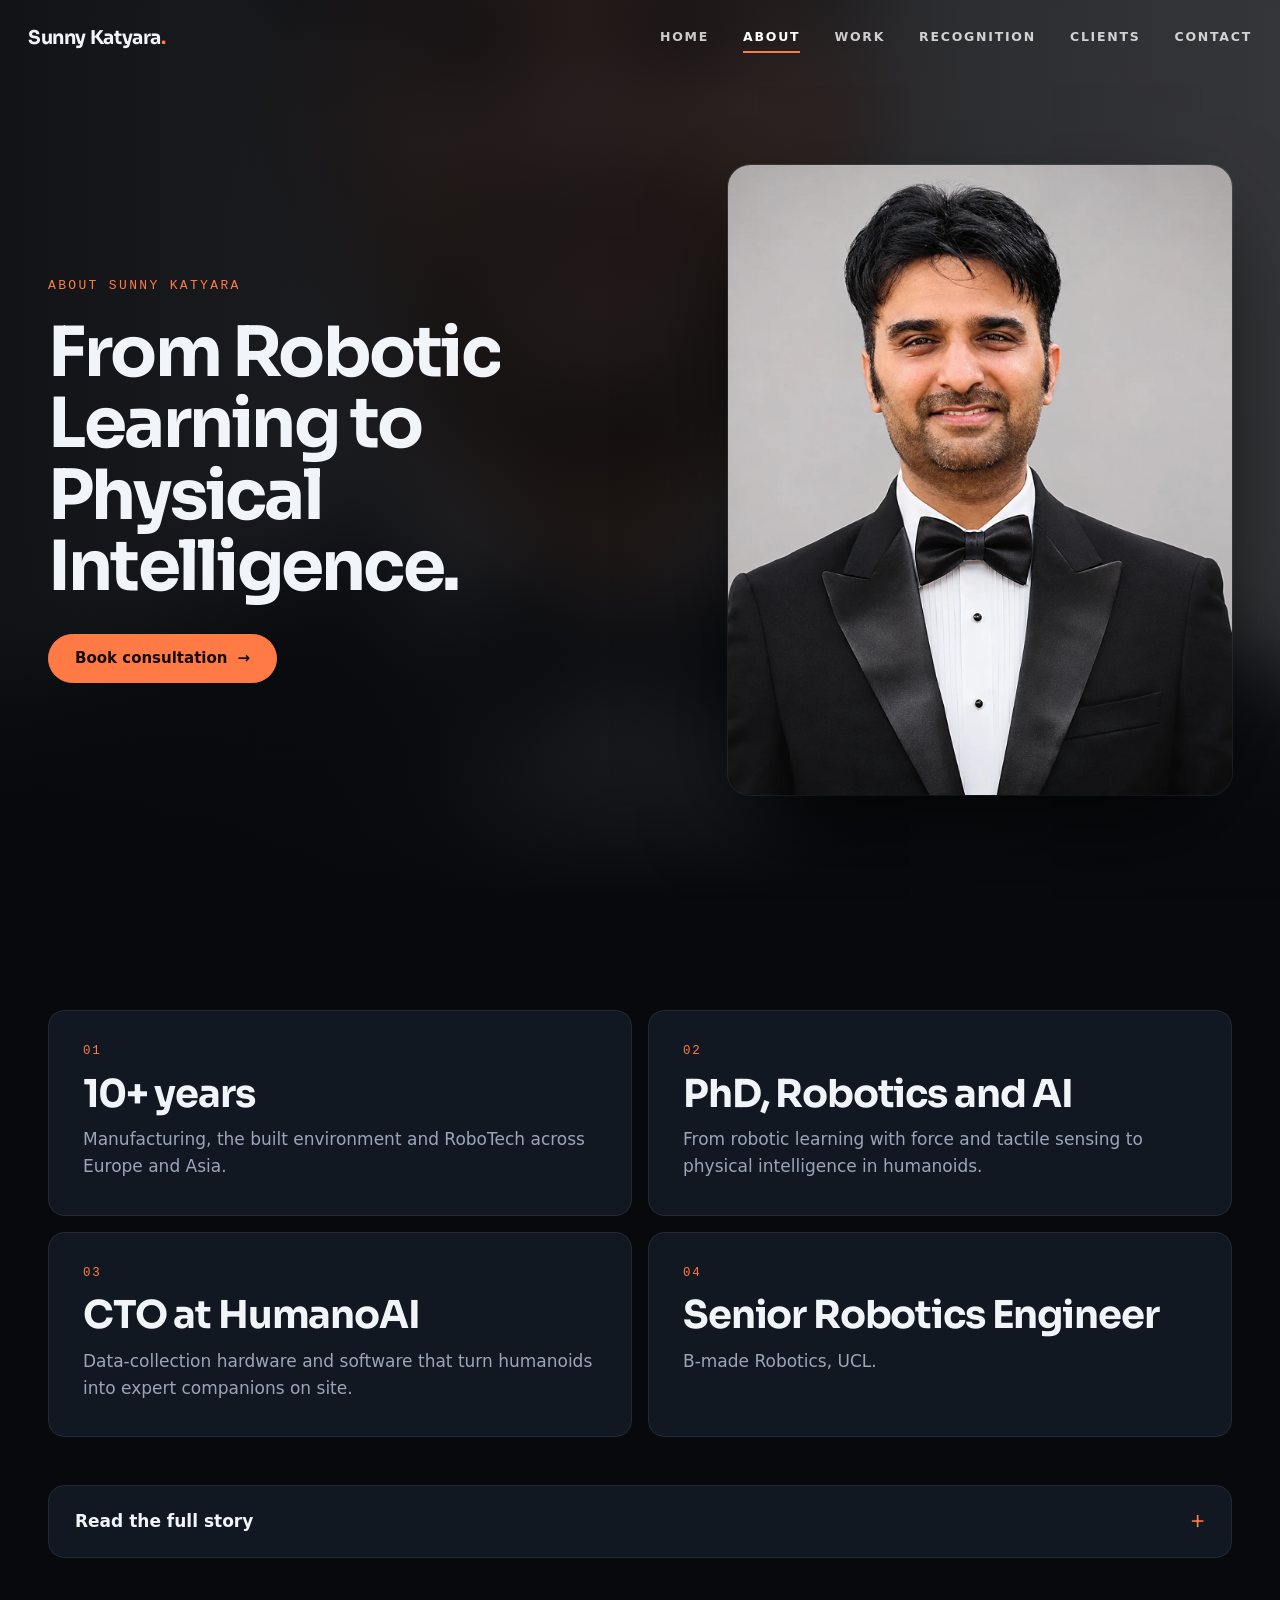
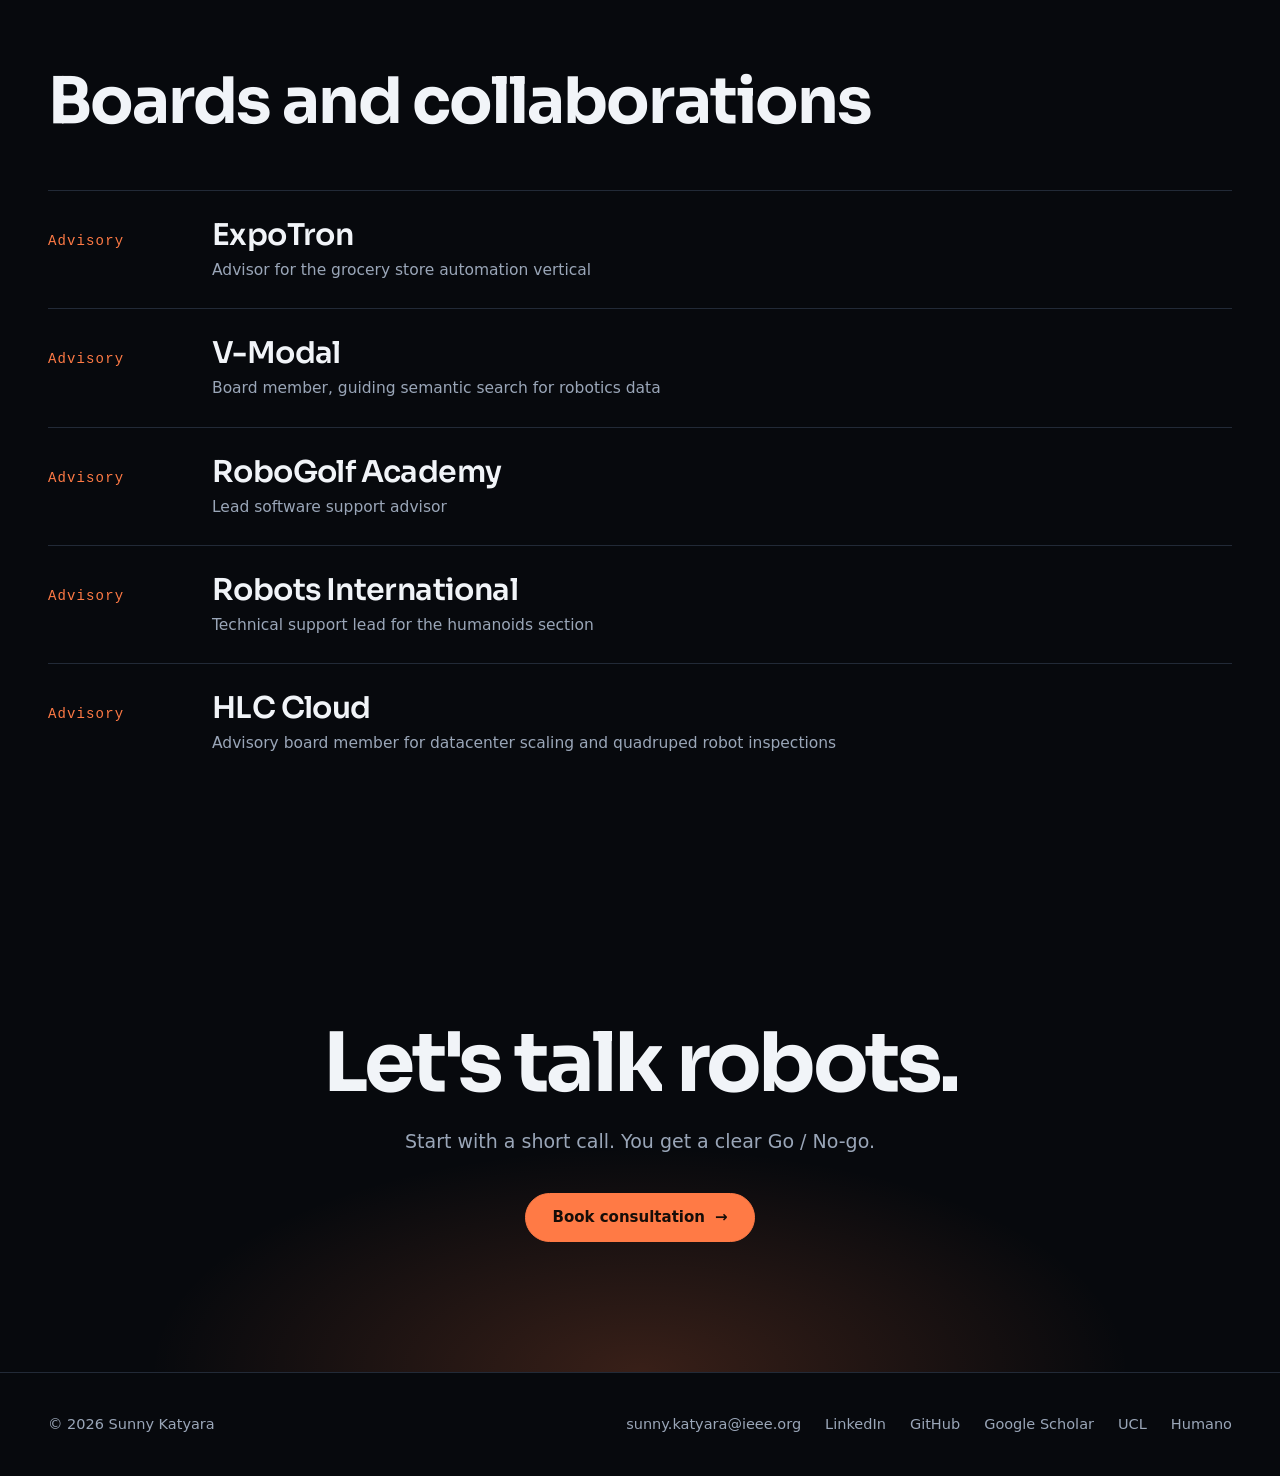
==== commit 0002caaa: "Simplify home page and footer, update role line and About tile Co-Authored-By: Claude Fable 5.2 <nor" ====
--- a/about/index.html
+++ b/about/index.html
@@ -3,30 +3,31 @@
 <head>
 <meta charset="utf-8">
 <meta name="viewport" content="width=device-width, initial-scale=1">
-<title>About Sunny Katyara | PhD in Robotics and AI, CTO at HumanoAI</title>
-<meta name="description" content="Sunny Katyara is a robotics and Physical AI consultant with a PhD in Robotics and AI, 10+ years across Europe and Asia, and CTO at HumanoAI.">
+<title>About Sunny Katyara | Physical AI and Robot Learning, PhD, CTO at HumanoAI</title>
+<meta name="description" content="Sunny Katyara is a Physical AI and robotics consultant with a PhD in Robotics and AI: from robot learning to physical intelligence in humanoid robots. 10+ years across Europe and Asia, CTO at HumanoAI.">
 <meta name="author" content="Sunny Katyara">
-<link rel="canonical" href="https://physicalaiexpert.com/about/">
+<meta name="keywords" content="Physical AI, Physical AI consultant, humanoid robots, humanoid robot training, robot learning, reinforcement learning, agentic AI, embodied AI, PLC programming, industrial robot safety PLC, mobile robotics, mobile manipulation, digital twin, Isaac Sim, Isaac Lab, sim2real policy training, ROS 2, ROS2, industrial systems, industrial automation, industrial robotics, robotics consultant, ROS 2 integration, KUKA robot cell commissioning, collaborative robots, robot data collection, Unitree G1, Agibot G2, EngineAI T800, MoveIt 2, Siemens TIA Portal, Sunny Katyara">
+<link rel="canonical" href="https://sunnykatyara.org/about/">
 <meta name="robots" content="index, follow, max-image-preview:large, max-video-preview:-1">
 
 <meta property="og:type" content="profile">
 <meta property="og:site_name" content="Sunny Katyara">
-<meta property="og:title" content="About Sunny Katyara | PhD in Robotics and AI, CTO at HumanoAI">
-<meta property="og:description" content="Sunny Katyara is a robotics and Physical AI consultant with a PhD in Robotics and AI, 10+ years across Europe and Asia, and CTO at HumanoAI.">
-<meta property="og:url" content="https://physicalaiexpert.com/about/">
-<meta property="og:image" content="https://physicalaiexpert.com/og-image.png">
+<meta property="og:title" content="About Sunny Katyara | Physical AI and Robot Learning, PhD, CTO at HumanoAI">
+<meta property="og:description" content="Sunny Katyara is a Physical AI and robotics consultant with a PhD in Robotics and AI: from robot learning to physical intelligence in humanoid robots. 10+ years across Europe and Asia, CTO at HumanoAI.">
+<meta property="og:url" content="https://sunnykatyara.org/about/">
+<meta property="og:image" content="https://sunnykatyara.org/og-image.png">
 <meta property="og:image:width" content="1200">
 <meta property="og:image:height" content="630">
 <meta name="twitter:card" content="summary_large_image">
-<meta name="twitter:title" content="About Sunny Katyara | PhD in Robotics and AI, CTO at HumanoAI">
-<meta name="twitter:description" content="Sunny Katyara is a robotics and Physical AI consultant with a PhD in Robotics and AI, 10+ years across Europe and Asia, and CTO at HumanoAI.">
-<meta name="twitter:image" content="https://physicalaiexpert.com/og-image.png">
+<meta name="twitter:title" content="About Sunny Katyara | Physical AI and Robot Learning, PhD, CTO at HumanoAI">
+<meta name="twitter:description" content="Sunny Katyara is a Physical AI and robotics consultant with a PhD in Robotics and AI: from robot learning to physical intelligence in humanoid robots. 10+ years across Europe and Asia, CTO at HumanoAI.">
+<meta name="twitter:image" content="https://sunnykatyara.org/og-image.png">
 <meta name="theme-color" content="#07090d">
 <link rel="icon" href="/favicon.svg" type="image/svg+xml">
 <link rel="preload" href="/assets/fonts/sora.woff2" as="font" type="font/woff2" crossorigin>
 <link rel="stylesheet" href="/assets/style.css?v=d2e2b567">
 <script>document.documentElement.classList.add("js")</script>
-<script type="application/ld+json">{"@context": "https://schema.org", "@type": "AboutPage", "url": "https://physicalaiexpert.com/about/", "mainEntity": {"@type": "Person", "@id": "https://physicalaiexpert.com/#person", "name": "Sunny Katyara", "url": "https://physicalaiexpert.com/", "jobTitle": "CTO at HumanoAI", "honorificSuffix": "PhD", "description": "Sunny Katyara, PhD: robotics and Physical AI consultant, CTO at HumanoAI. Industrial robot cells, humanoid robot training, ROS 2, PLC safety systems, edge data-capture devices and digital twins for clients across Europe and Asia.", "worksFor": {"@type": "Organization", "name": "HumanoAI"}, "knowsAbout": ["robotics consultant", "Physical AI consultant", "humanoid robot training", "ROS 2 integration", "KUKA robot cell commissioning", "industrial robot safety PLC", "digital twin Isaac Sim", "sim2real policy training", "mobile manipulation", "collaborative robots", "embodied AI", "robot data collection", "Unitree G1", "Agibot G2", "EngineAI T800", "MoveIt 2", "Siemens TIA Portal"], "award": ["Early Career Editorial Board Member, Biomimetic Intelligence and Robotics (2024 to 2026) (2024)", "Best Speaker Award (2024)", "Best Chapter Award, 5th International Workshop on Functional Reverse Engineering of Machine Tools (WRE 2023) (2023)", "Best Innovation Award, Entrepreneurship Innovation Challenge, MU, Ireland (2023)", "Best Research Award, HFR 2020 (2020)", "Best Dissertation Award, WUST, Poland (2018)"], "sameAs": ["https://www.linkedin.com/in/sunny-katyara-344362109", "https://github.com/KatyaraSunny93", "https://sunnykatyara1.github.io/KatyaraSunny/", "https://scholar.google.com/citations?user=4pq2lzAAAAAJ&hl=en"], "image": "https://physicalaiexpert.com/media/profile.webp"}}</script><script type="application/ld+json">{"@context": "https://schema.org", "@type": "BreadcrumbList", "itemListElement": [{"@type": "ListItem", "position": 1, "name": "Home", "item": "https://physicalaiexpert.com/"}, {"@type": "ListItem", "position": 2, "name": "About", "item": "https://physicalaiexpert.com/about/"}]}</script>
+<script type="application/ld+json">{"@context": "https://schema.org", "@type": "AboutPage", "url": "https://sunnykatyara.org/about/", "mainEntity": {"@type": "Person", "@id": "https://sunnykatyara.org/#person", "name": "Sunny Katyara", "url": "https://sunnykatyara.org/", "jobTitle": "CTO at HumanoAI", "honorificSuffix": "PhD", "description": "Sunny Katyara, PhD: Physical AI and robotics consultant, CTO at HumanoAI. Humanoid robots, robot learning and reinforcement learning, agentic AI, ROS 2, mobile robotics, industrial systems with PLC safety, and digital twins in Isaac Sim, for clients across Europe and Asia.", "worksFor": {"@type": "Organization", "name": "HumanoAI"}, "knowsAbout": ["Physical AI", "Physical AI consultant", "humanoid robots", "humanoid robot training", "robot learning", "reinforcement learning", "agentic AI", "embodied AI", "PLC programming", "industrial robot safety PLC", "mobile robotics", "mobile manipulation", "digital twin", "Isaac Sim", "Isaac Lab", "sim2real policy training", "ROS 2", "ROS2", "industrial systems", "industrial automation", "industrial robotics", "robotics consultant", "ROS 2 integration", "KUKA robot cell commissioning", "collaborative robots", "robot data collection", "Unitree G1", "Agibot G2", "EngineAI T800", "MoveIt 2", "Siemens TIA Portal"], "award": ["Early Career Editorial Board Member, Biomimetic Intelligence and Robotics (2024 to 2026) (2024)", "Best Speaker Award (2024)", "Best Chapter Award, 5th International Workshop on Functional Reverse Engineering of Machine Tools (WRE 2023) (2023)", "Best Innovation Award, Entrepreneurship Innovation Challenge, MU, Ireland (2023)", "Best Research Award, HFR 2020 (2020)", "Best Dissertation Award, WUST, Poland (2018)"], "sameAs": ["https://www.linkedin.com/in/sunny-katyara-344362109", "https://github.com/KatyaraSunny93", "https://sunnykatyara1.github.io/KatyaraSunny/", "https://scholar.google.com/citations?user=4pq2lzAAAAAJ&hl=en", "https://profiles.ucl.ac.uk/103249-sunny-katyara"], "image": "https://sunnykatyara.org/media/profile.webp"}}</script><script type="application/ld+json">{"@context": "https://schema.org", "@type": "BreadcrumbList", "itemListElement": [{"@type": "ListItem", "position": 1, "name": "Home", "item": "https://sunnykatyara.org/"}, {"@type": "ListItem", "position": 2, "name": "About", "item": "https://sunnykatyara.org/about/"}]}</script>
 </head>
 <body>
 <a class="skip" href="#main">Skip to content</a>
@@ -47,7 +48,7 @@
     <div class="phero-media reveal"><img src="/media/portrait.webp" width="1400" height="1620" alt="Portrait of Sunny Katyara"></div>
   </div>
 </section>
-<section><div class="wrap"><div class="blocks"><div class="block reveal"><span class="k">01</span><h3>10+ years</h3><p>Manufacturing, the built environment and RoboTech across Europe and Asia.</p></div><div class="block reveal"><span class="k">02</span><h3>PhD, Robotics and AI</h3><p>From robotic learning with force and tactile sensing to physical intelligence in humanoids.</p></div><div class="block reveal"><span class="k">03</span><h3>CTO at HumanoAI</h3><p>Data-collection hardware and software that turn humanoids into expert companions on site.</p></div><div class="block reveal"><span class="k">04</span><h3>Your data stays yours</h3><p>Models trained, tested and validated locally for data-sensitive clients.</p></div></div>
+<section><div class="wrap"><div class="blocks"><div class="block reveal"><span class="k">01</span><h3>10+ years</h3><p>Manufacturing, the built environment and RoboTech across Europe and Asia.</p></div><div class="block reveal"><span class="k">02</span><h3>PhD, Robotics and AI</h3><p>From robotic learning with force and tactile sensing to physical intelligence in humanoids.</p></div><div class="block reveal"><span class="k">03</span><h3>CTO at HumanoAI</h3><p>Data-collection hardware and software that turn humanoids into expert companions on site.</p></div><div class="block reveal"><span class="k">04</span><h3>Senior Robotics Engineer</h3><p>B-made Robotics, UCL.</p></div></div>
 <details class="story reveal"><summary>Read the full story</summary><div class="prose"><p>My path runs from robotic learning to physical intelligence. I hold a PhD in Robotics and AI and have spent more than ten years in manufacturing, the built environment and the RoboTech industry across Europe and Asia.</p><p>It started with the foundations of how robots learn to move and to touch: kinematic planning and dynamic force regulation with force/torque and tactile sensors. Today it is advanced humanoids doing human-inspired manipulation and locomotion in changing environments. I have worked with robots of every kind along the way.</p><p>Many of my clients run high-value, data-sensitive projects. I make sure their data and privacy stay intact, on their own premises, while we train, test and validate state-of-the-art models and agents.</p><p>My work also covers safety-rated systems with real-time response: PLCs, IoT sensors and real-time monitoring for industrial cells.</p><p>As CTO at HumanoAI I lead the technical development of our data-collection hardware and software for training task models, turning general-purpose humanoids into expert companions on site without long hours of teaching by hand. A continual learning and adaptation layer lets the humanoid deepen its understanding of the task while it works alongside skilled workers. It is phased in gradually, so people are not replaced overnight: the robot takes on more only once it has built full knowledge of the task, the site and its surroundings. That is what physical intelligence means to me: a robot that understands the work, the place and the people around it.</p><p>I also sit on the advisory boards of technology firms and startups, helping them ground their plans in what robotics can and cannot do today.</p></div></details></div></section>
 <section style="padding-top:0"><div class="wrap">
   <div class="section-head"><h2 data-split>Boards and collaborations</h2></div>
@@ -58,8 +59,8 @@
 </main>
 <footer class="site-footer">
   <div class="wrap">
-    <div>&copy; 2026 Sunny Katyara. Robotics &amp; Physical AI Consultant.</div>
-    <nav aria-label="Footer"><a href="mailto:sunny.katyara@ieee.org">sunny.katyara@ieee.org</a><a href="https://www.linkedin.com/in/sunny-katyara-344362109" rel="me noopener">LinkedIn</a><a href="https://github.com/KatyaraSunny93" rel="me noopener">GitHub</a><a href="https://sunnykatyara1.github.io/KatyaraSunny/" rel="me noopener">GitHub Pages</a><a href="https://scholar.google.com/citations?user=4pq2lzAAAAAJ&amp;hl=en" rel="me noopener">Google Scholar</a><a href="/work/">Work</a><a href="/contact/">Book consultation</a></nav>
+    <div>&copy; 2026 Sunny Katyara</div>
+    <nav aria-label="Footer"><a href="mailto:sunny.katyara@ieee.org">sunny.katyara@ieee.org</a><a href="https://www.linkedin.com/in/sunny-katyara-344362109" rel="me noopener">LinkedIn</a><a href="https://github.com/KatyaraSunny93" rel="me noopener">GitHub</a><a href="https://scholar.google.com/citations?user=4pq2lzAAAAAJ&amp;hl=en" rel="me noopener">Google Scholar</a><a href="https://profiles.ucl.ac.uk/103249-sunny-katyara" rel="me noopener">UCL</a><a href="https://www.humano.au/" rel="me noopener">Humano</a></nav>
   </div>
 </footer>
 <script src="/assets/main.js?v=c39cebc8" defer></script>
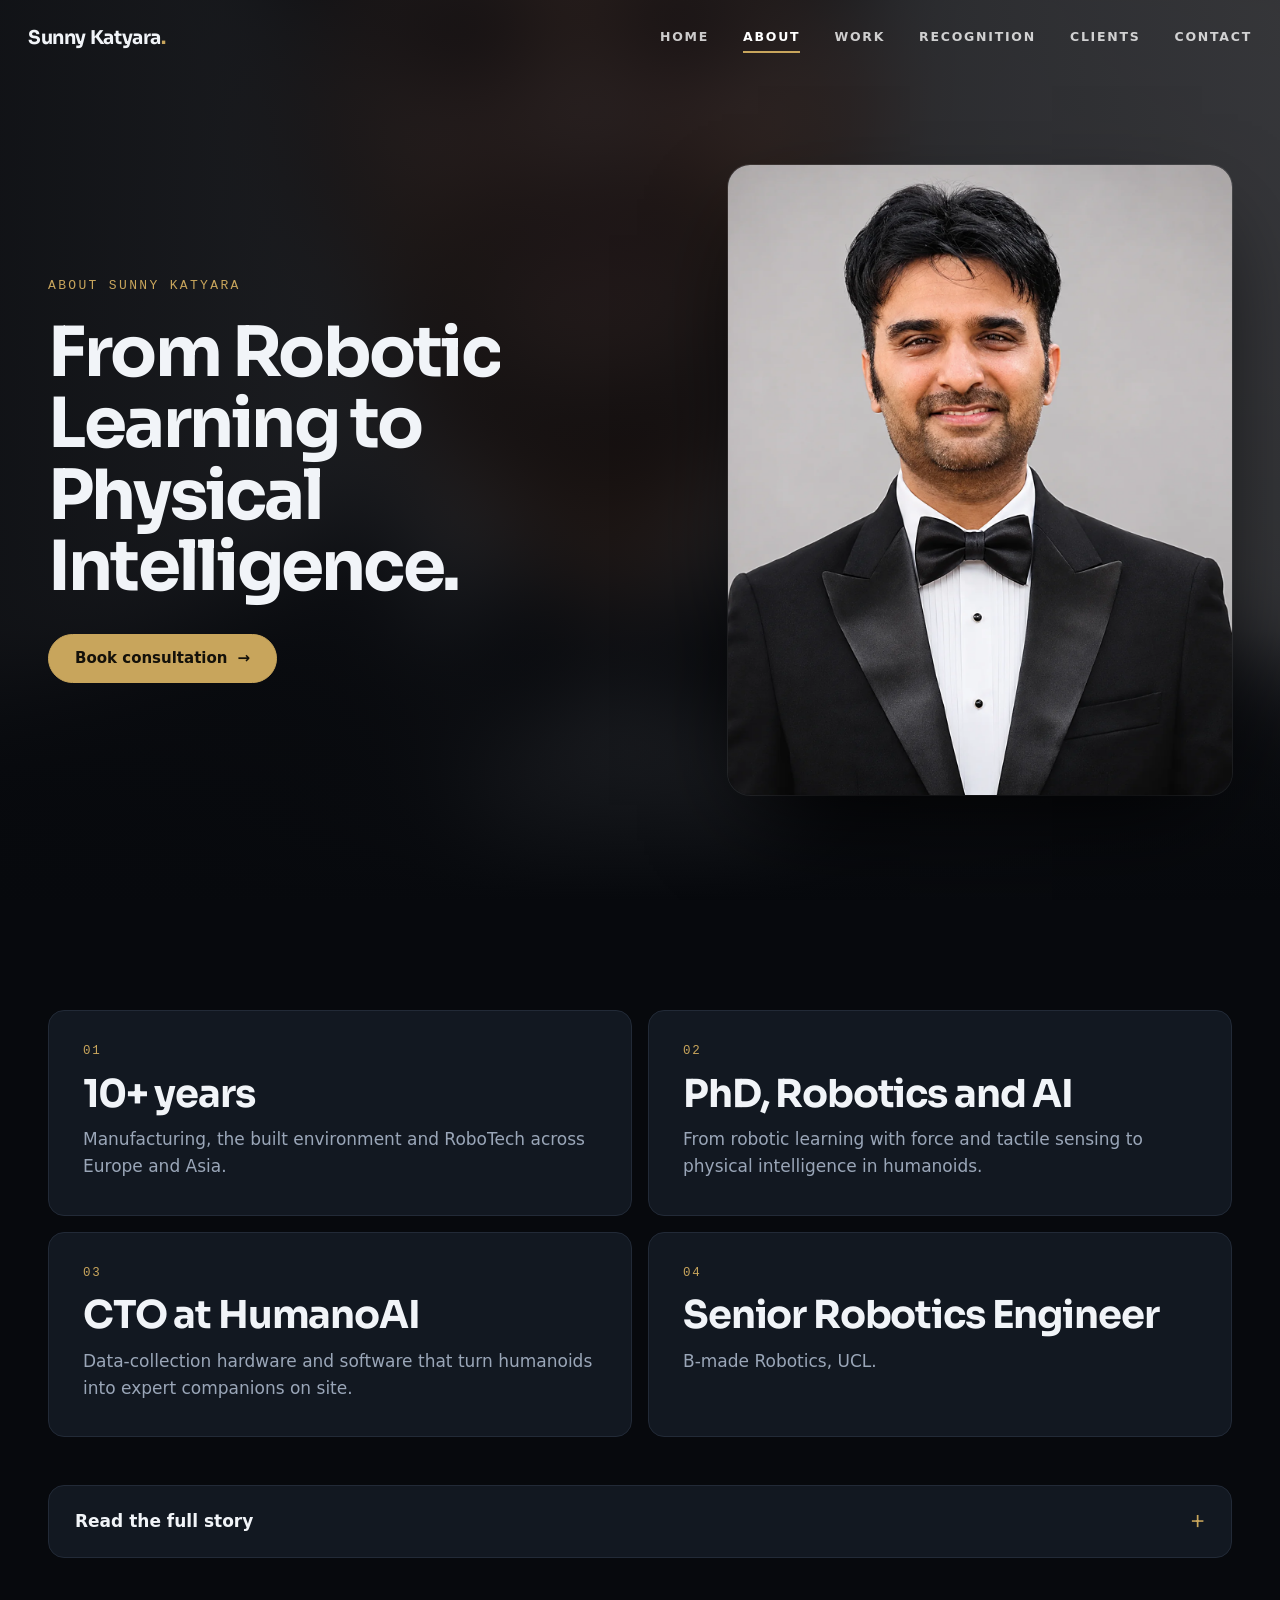
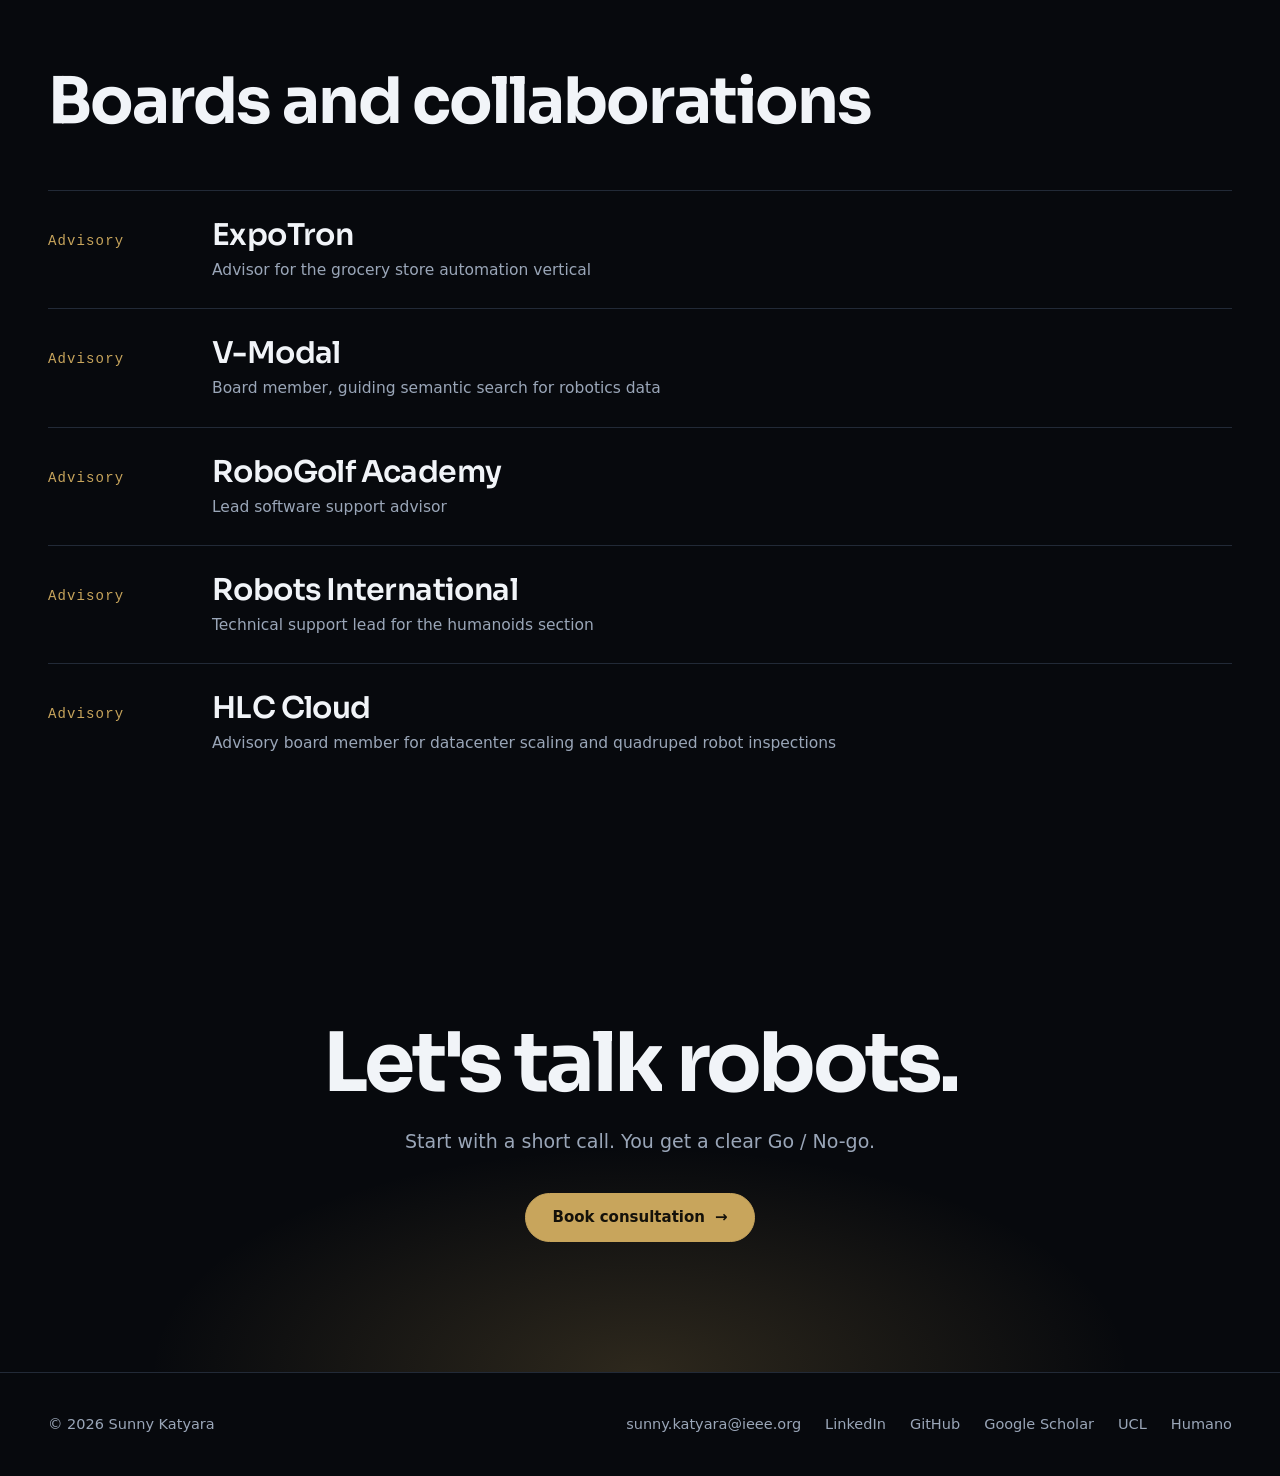
==== commit 6ff9a9b2: "New digital twin picture and gold colour scheme Co-Authored-By: Claude Fable 5.2 <noreply@anthropic." ====
--- a/about/index.html
+++ b/about/index.html
@@ -25,7 +25,7 @@
 <meta name="theme-color" content="#07090d">
 <link rel="icon" href="/favicon.svg" type="image/svg+xml">
 <link rel="preload" href="/assets/fonts/sora.woff2" as="font" type="font/woff2" crossorigin>
-<link rel="stylesheet" href="/assets/style.css?v=d2e2b567">
+<link rel="stylesheet" href="/assets/style.css?v=97062bca">
 <script>document.documentElement.classList.add("js")</script>
 <script type="application/ld+json">{"@context": "https://schema.org", "@type": "AboutPage", "url": "https://sunnykatyara.org/about/", "mainEntity": {"@type": "Person", "@id": "https://sunnykatyara.org/#person", "name": "Sunny Katyara", "url": "https://sunnykatyara.org/", "jobTitle": "CTO at HumanoAI", "honorificSuffix": "PhD", "description": "Sunny Katyara, PhD: Physical AI and robotics consultant, CTO at HumanoAI. Humanoid robots, robot learning and reinforcement learning, agentic AI, ROS 2, mobile robotics, industrial systems with PLC safety, and digital twins in Isaac Sim, for clients across Europe and Asia.", "worksFor": {"@type": "Organization", "name": "HumanoAI"}, "knowsAbout": ["Physical AI", "Physical AI consultant", "humanoid robots", "humanoid robot training", "robot learning", "reinforcement learning", "agentic AI", "embodied AI", "PLC programming", "industrial robot safety PLC", "mobile robotics", "mobile manipulation", "digital twin", "Isaac Sim", "Isaac Lab", "sim2real policy training", "ROS 2", "ROS2", "industrial systems", "industrial automation", "industrial robotics", "robotics consultant", "ROS 2 integration", "KUKA robot cell commissioning", "collaborative robots", "robot data collection", "Unitree G1", "Agibot G2", "EngineAI T800", "MoveIt 2", "Siemens TIA Portal"], "award": ["Early Career Editorial Board Member, Biomimetic Intelligence and Robotics (2024 to 2026) (2024)", "Best Speaker Award (2024)", "Best Chapter Award, 5th International Workshop on Functional Reverse Engineering of Machine Tools (WRE 2023) (2023)", "Best Innovation Award, Entrepreneurship Innovation Challenge, MU, Ireland (2023)", "Best Research Award, HFR 2020 (2020)", "Best Dissertation Award, WUST, Poland (2018)"], "sameAs": ["https://www.linkedin.com/in/sunny-katyara-344362109", "https://github.com/KatyaraSunny93", "https://sunnykatyara1.github.io/KatyaraSunny/", "https://scholar.google.com/citations?user=4pq2lzAAAAAJ&hl=en", "https://profiles.ucl.ac.uk/103249-sunny-katyara"], "image": "https://sunnykatyara.org/media/profile.webp"}}</script><script type="application/ld+json">{"@context": "https://schema.org", "@type": "BreadcrumbList", "itemListElement": [{"@type": "ListItem", "position": 1, "name": "Home", "item": "https://sunnykatyara.org/"}, {"@type": "ListItem", "position": 2, "name": "About", "item": "https://sunnykatyara.org/about/"}]}</script>
 </head>
--- a/assets/style.css
+++ b/assets/style.css
@@ -7,8 +7,8 @@
   --line: #222a37;
   --text: #f1f4f8;
   --muted: #9aa6b8;
-  --accent: #ff7a45;
-  --accent-2: #ffb38f;
+  --accent: #c8a55c;
+  --accent-2: #e7d3a1;
   --radius: 16px;
   --wrap: 1240px;
   --display: "Sora", ui-sans-serif, system-ui, -apple-system, "Segoe UI", Roboto, sans-serif;
@@ -43,8 +43,8 @@
 .nav-toggle { display: none; background: none; border: 0; color: #fff; width: 44px; height: 44px; font-size: 22px; cursor: pointer; }
 
 /* ---------- buttons */
-.btn { display: inline-flex; align-items: center; gap: 10px; text-decoration: none; cursor: pointer; background: var(--accent); color: #160d08; font: 650 15px/1 var(--sans); padding: 16px 26px; border-radius: 999px; border: 1px solid var(--accent); transition: transform .2s, background .2s, box-shadow .2s; }
-.btn:hover { background: var(--accent-2); border-color: var(--accent-2); transform: translateY(-2px); box-shadow: 0 12px 34px -10px rgba(255, 122, 69, 0.6); }
+.btn { display: inline-flex; align-items: center; gap: 10px; text-decoration: none; cursor: pointer; background: var(--accent); color: #14110a; font: 650 15px/1 var(--sans); padding: 16px 26px; border-radius: 999px; border: 1px solid var(--accent); transition: transform .2s, background .2s, box-shadow .2s; }
+.btn:hover { background: var(--accent-2); border-color: var(--accent-2); transform: translateY(-2px); box-shadow: 0 12px 34px -10px rgba(200, 165, 92, 0.6); }
 .btn.ghost { background: rgba(255, 255, 255, 0.06); color: #fff; border-color: rgba(255, 255, 255, 0.3); backdrop-filter: blur(6px); }
 .btn.ghost:hover { background: rgba(255, 255, 255, 0.14); box-shadow: none; }
 .btn .arr { transition: transform .2s; }
@@ -65,7 +65,7 @@
 .hero .wrap { position: relative; z-index: 2; }
 .avatar { width: 152px; height: 152px; border-radius: 50%; margin: 0 auto 30px; padding: 4px; background: #fff; position: relative; animation: pop .9s cubic-bezier(.2, .9, .3, 1.2) both; }
 .avatar img { width: 100%; height: 100%; border-radius: 50%; object-fit: cover; }
-.avatar::before { content: ""; position: absolute; inset: -10px; border-radius: 50%; border: 1px solid rgba(255, 122, 69, 0.7); animation: ring 3s ease-out infinite; }
+.avatar::before { content: ""; position: absolute; inset: -10px; border-radius: 50%; border: 1px solid rgba(200, 165, 92, 0.7); animation: ring 3s ease-out infinite; }
 @keyframes ring { from { transform: scale(0.94); opacity: 0.9; } to { transform: scale(1.3); opacity: 0; } }
 @keyframes pop { from { transform: scale(0.6); opacity: 0; } to { transform: scale(1); opacity: 1; } }
 .hero h1 { font-size: clamp(40px, 6.6vw, 92px); font-weight: 700; text-shadow: 0 4px 40px rgba(0, 0, 0, 0.5); }
@@ -117,12 +117,12 @@
 .tile p { margin: 8px 0 0; color: rgba(255, 255, 255, 0.78); font-size: 14.5px; line-height: 1.4; max-height: 0; opacity: 0; overflow: hidden; transition: max-height .45s, opacity .45s; }
 .tile:hover p, .tile:focus-visible p { max-height: 5em; opacity: 1; }
 .tile .go { position: absolute; top: 14px; right: 14px; width: 38px; height: 38px; border-radius: 50%; display: grid; place-items: center; background: rgba(255, 255, 255, 0.12); backdrop-filter: blur(6px); transition: background .3s, transform .3s; }
-.tile:hover .go { background: var(--accent); color: #160d08; transform: rotate(-45deg); }
-.tile.ask { background: var(--accent); color: #160d08; display: flex; flex-direction: column; justify-content: flex-end; padding: 24px; }
+.tile:hover .go { background: var(--accent); color: #14110a; transform: rotate(-45deg); }
+.tile.ask { background: var(--accent); color: #14110a; display: flex; flex-direction: column; justify-content: flex-end; padding: 24px; }
 .tile.ask::after { display: none; }
 .tile.ask h3 { font-size: clamp(24px, 2.3vw, 32px); }
 .tile.ask span { font-weight: 650; margin-top: 14px; }
-.schematic { color: var(--accent); background: radial-gradient(70% 55% at 50% 40%, rgba(255, 122, 69, 0.2), transparent 70%), linear-gradient(rgba(255, 255, 255, 0.05) 1px, transparent 1px) 0 0 / 30px 30px, linear-gradient(90deg, rgba(255, 255, 255, 0.05) 1px, transparent 1px) 0 0 / 30px 30px, #0c1016; padding: 18% 16% 30%; }
+.schematic { color: var(--accent); background: radial-gradient(70% 55% at 50% 40%, rgba(200, 165, 92, 0.2), transparent 70%), linear-gradient(rgba(255, 255, 255, 0.05) 1px, transparent 1px) 0 0 / 30px 30px, linear-gradient(90deg, rgba(255, 255, 255, 0.05) 1px, transparent 1px) 0 0 / 30px 30px, #0c1016; padding: 18% 16% 30%; }
 .schematic svg { width: 100%; height: 100%; }
 .schematic .draw { stroke-dasharray: 600; stroke-dashoffset: 600; animation: draw 5s ease-in-out infinite alternate; }
 @keyframes draw { to { stroke-dashoffset: 0; } }
@@ -143,7 +143,7 @@
 .page-hero .wrap { position: relative; z-index: 2; }
 .page-hero h1 { font-size: clamp(44px, 8vw, 120px); letter-spacing: -0.045em; }
 .page-hero .sub { font-size: clamp(18px, 2vw, 24px); color: rgba(255, 255, 255, 0.82); max-width: 30em; margin: 24px 0 0; }
-.page-hero.plain { background: radial-gradient(900px 420px at 80% 0%, rgba(255, 122, 69, 0.18), transparent 65%), var(--bg); min-height: 0; }
+.page-hero.plain { background: radial-gradient(900px 420px at 80% 0%, rgba(200, 165, 92, 0.18), transparent 65%), var(--bg); min-height: 0; }
 
 /* ---------- project hero */
 .phero { position: relative; min-height: 100vh; min-height: min(100svh, 1100px); display: grid; align-items: center; padding: 120px 0 60px; overflow: hidden; }
@@ -200,7 +200,7 @@
 .slides .client { flex: 0 0 calc((100% - (var(--per) - 1) * var(--gap)) / var(--per)); scroll-snap-align: start; min-height: 230px; }
 .slider-nav { display: flex; align-items: center; justify-content: center; gap: 22px; margin-top: 30px; }
 .slider-nav button { width: 48px; height: 48px; border-radius: 50%; border: 1px solid rgba(255, 255, 255, 0.3); background: rgba(255, 255, 255, 0.06); color: #fff; font-size: 18px; cursor: pointer; transition: background .2s, border-color .2s, color .2s; }
-.slider-nav button:hover { background: var(--accent); border-color: var(--accent); color: #160d08; }
+.slider-nav button:hover { background: var(--accent); border-color: var(--accent); color: #14110a; }
 .shots { display: grid; grid-template-columns: repeat(3, 1fr); gap: 16px; margin-top: 44px; }
 .shot { display: flex; flex-direction: column; text-decoration: none; background: var(--panel); border: 1px solid var(--line); border-radius: var(--radius); overflow: hidden; transition: border-color .3s, transform .3s; }
 .shot:hover { border-color: var(--accent); transform: translateY(-4px); }
@@ -221,7 +221,7 @@
 .client:hover { border-color: var(--accent); transform: translateY(-4px); }
 .client p, .client blockquote { color: #cfd6e1; font-size: 16px; line-height: 1.55; margin: 0 0 22px; }
 .client footer { display: flex; align-items: center; gap: 14px; font-size: 15px; margin-top: auto; }
-.client .ini { width: 42px; height: 42px; border-radius: 50%; background: rgba(255, 122, 69, 0.15); color: var(--accent-2); display: grid; place-items: center; font: 600 13px/1 var(--mono); flex: none; }
+.client .ini { width: 42px; height: 42px; border-radius: 50%; background: rgba(200, 165, 92, 0.15); color: var(--accent-2); display: grid; place-items: center; font: 600 13px/1 var(--mono); flex: none; }
 .client footer b { display: block; }
 .client footer span { color: var(--muted); }
 
@@ -268,7 +268,7 @@
 .contact-line a { color: #fff; }
 
 /* ---------- CTA band + pager + footer */
-.cta { text-align: center; padding: 130px 0; background: radial-gradient(700px 320px at 50% 100%, rgba(255, 122, 69, 0.2), transparent 70%); }
+.cta { text-align: center; padding: 130px 0; background: radial-gradient(700px 320px at 50% 100%, rgba(200, 165, 92, 0.2), transparent 70%); }
 .cta h2 { font-size: clamp(38px, 6.4vw, 92px); letter-spacing: -0.045em; margin-bottom: 18px; }
 .cta p { color: var(--muted); font-size: 19px; margin-bottom: 36px; }
 .pager { display: grid; grid-template-columns: 1fr 1fr; border-top: 1px solid var(--line); }
